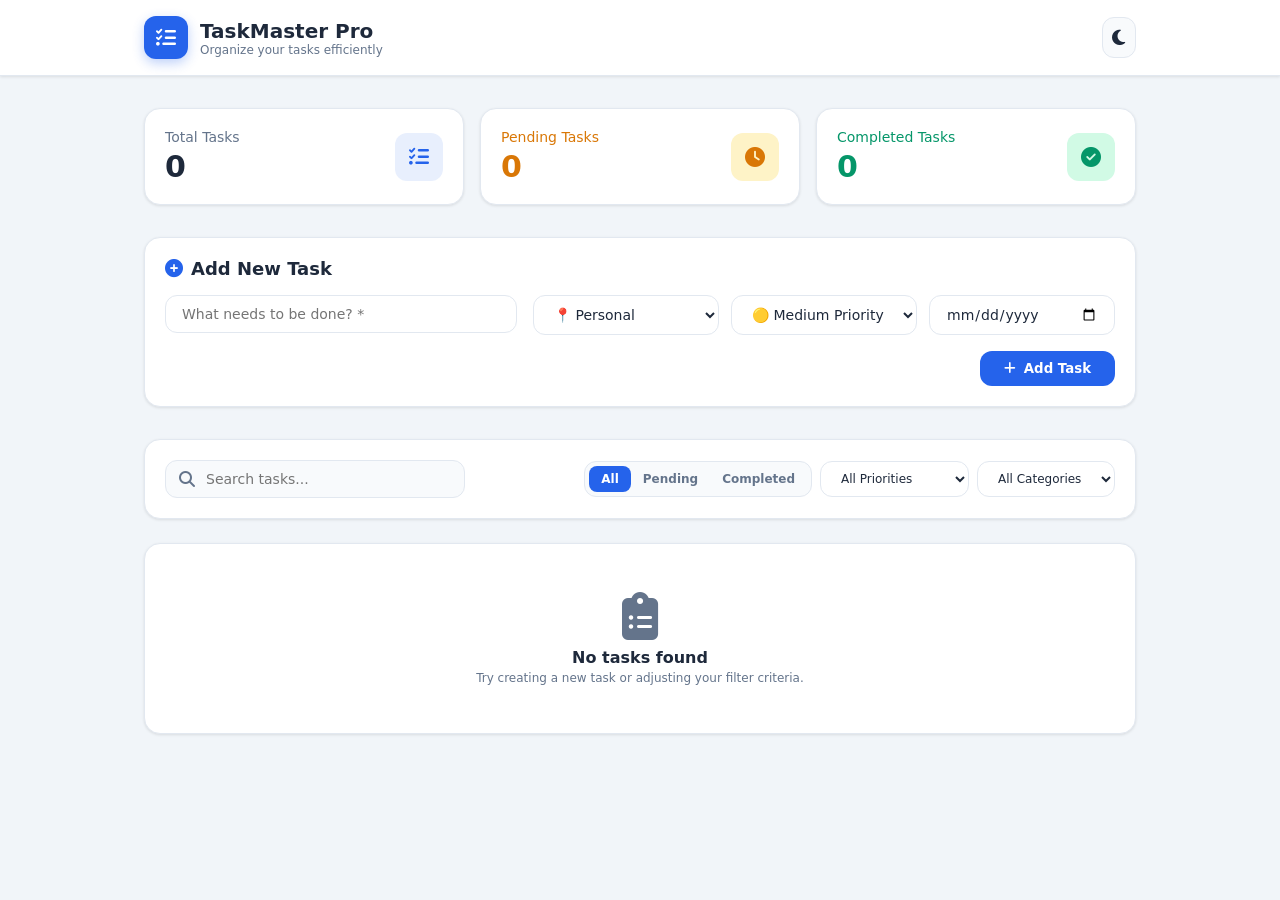
==== Task1/index.html @ 721c0f44 "moved file into task 1" ====
<!DOCTYPE html>
<html lang="en">
<head>
    <meta charset="UTF-8">
    <meta name="viewport" content="width=device-width, initial-scale=1.0">
    <title>TaskMaster Pro - Task Management Application</title>
    
    <!-- FontAwesome Icons -->
    <link rel="stylesheet" href="https://cdnjs.cloudflare.com/ajax/libs/font-awesome/6.4.0/css/all.min.css">
    
    <!-- External CSS -->
    <link rel="stylesheet" href="style.css">
</head>
<body>

    <!-- Header Navbar -->
    <header class="header">
        <div class="header-container">
            <div class="brand-box">
                <div class="brand-icon">
                    <i class="fa-solid fa-list-check"></i>
                </div>
                <div>
                    <h1 class="brand-title">TaskMaster Pro</h1>
                    <p class="brand-subtitle">Organize your tasks efficiently</p>
                </div>
            </div>
            
            <!-- Dark Mode Toggle Button -->
            <button id="theme-toggle" class="theme-toggle-btn">
                <i id="theme-icon" class="fa-solid fa-moon"></i>
            </button>
        </div>
    </header>

    <main class="main-container">
        
        <!-- Stats Banner -->
        <div class="stats-grid">
            <div class="card stat-card">
                <div>
                    <p class="stat-title">Total Tasks</p>
                    <h2 id="total-count" class="stat-value">0</h2>
                </div>
                <div class="stat-icon-box bg-blue">
                    <i class="fa-solid fa-tasks"></i>
                </div>
            </div>

            <div class="card stat-card">
                <div>
                    <p class="stat-title text-amber">Pending Tasks</p>
                    <h2 id="pending-count" class="stat-value text-amber">0</h2>
                </div>
                <div class="stat-icon-box bg-amber text-amber">
                    <i class="fa-solid fa-clock"></i>
                </div>
            </div>

            <div class="card stat-card">
                <div>
                    <p class="stat-title text-emerald">Completed Tasks</p>
                    <h2 id="completed-count" class="stat-value text-emerald">0</h2>
                </div>
                <div class="stat-icon-box bg-emerald text-emerald">
                    <i class="fa-solid fa-check-circle"></i>
                </div>
            </div>
        </div>

        <!-- Add Task Form Card -->
        <div class="card form-card">
            <h2 class="form-title">
                <i class="fa-solid fa-plus-circle form-title-icon"></i>
                Add New Task
            </h2>
            <form id="task-form" class="task-form-container">
                <div class="form-row">
                    <div class="flex-1">
                        <input type="text" id="task-title" placeholder="What needs to be done? *" class="input-control">
                        <p id="validation-error" class="validation-err hidden">Task title is required!</p>
                    </div>

                    <div class="select-group">
                        <select id="task-category" class="input-control">
                            <option value="Personal">📍 Personal</option>
                            <option value="Work">💼 Work</option>
                            <option value="Shopping">🛒 Shopping</option>
                            <option value="Health">❤️ Health</option>
                            <option value="Other">🏷️ Other</option>
                        </select>

                        <select id="task-priority" class="input-control">
                            <option value="Low">🟢 Low Priority</option>
                            <option value="Medium" selected>🟡 Medium Priority</option>
                            <option value="High">🔴 High Priority</option>
                        </select>

                        <input type="date" id="task-duedate" class="input-control">
                    </div>
                </div>

                <div class="btn-wrapper">
                    <button type="submit" class="btn-primary">
                        <i class="fa-solid fa-plus"></i> Add Task
                    </button>
                </div>
            </form>
        </div>

        <!-- Search & Filter Controls -->
        <div class="card toolbar-card">
            <div class="search-box">
                <i class="fa-solid fa-magnifying-glass search-icon"></i>
                <input type="text" id="search-input" placeholder="Search tasks..." class="input-control search-input">
            </div>

            <div class="filter-controls">
                <div class="tab-group">
                    <button data-filter="all" class="filter-tab active-tab">All</button>
                    <button data-filter="pending" class="filter-tab">Pending</button>
                    <button data-filter="completed" class="filter-tab">Completed</button>
                </div>

                <select id="filter-priority" class="input-control filter-select">
                    <option value="all">All Priorities</option>
                    <option value="High">High Priority</option>
                    <option value="Medium">Medium Priority</option>
                    <option value="Low">Low Priority</option>
                </select>

                <select id="filter-category" class="input-control filter-select">
                    <option value="all">All Categories</option>
                    <option value="Personal">Personal</option>
                    <option value="Work">Work</option>
                    <option value="Shopping">Shopping</option>
                    <option value="Health">Health</option>
                    <option value="Other">Other</option>
                </select>
            </div>
        </div>

        <!-- Task List Output -->
        <ul id="task-list" class="task-ul"></ul>

        <!-- Empty State Message -->
        <div id="empty-state" class="card empty-state-card hidden">
            <i class="fa-solid fa-clipboard-list empty-state-icon"></i>
            <h3 class="empty-state-title">No tasks found</h3>
            <p class="empty-state-desc">Try creating a new task or adjusting your filter criteria.</p>
        </div>
    </main>

    <!-- Modal for Editing Task -->
    <div id="edit-modal" class="modal-overlay hidden">
        <div class="card modal-card">
            <div class="modal-header">
                <h3 class="modal-title">
                    <i class="fa-solid fa-pen-to-square form-title-icon"></i> Edit Task
                </h3>
                <button id="close-modal" class="modal-close">
                    <i class="fa-solid fa-xmark"></i>
                </button>
            </div>
            
            <form id="edit-form" class="task-form-container">
                <input type="hidden" id="edit-id">
                <div>
                    <label class="modal-label">Task Title</label>
                    <input type="text" id="edit-title" class="input-control">
                    <p id="edit-validation-error" class="validation-err hidden">Task title cannot be empty!</p>
                </div>

                <div class="select-group">
                    <div>
                        <label class="modal-label">Category</label>
                        <select id="edit-category" class="input-control">
                            <option value="Personal">Personal</option>
                            <option value="Work">Work</option>
                            <option value="Shopping">Shopping</option>
                            <option value="Health">Health</option>
                            <option value="Other">Other</option>
                        </select>
                    </div>

                    <div>
                        <label class="modal-label">Priority</label>
                        <select id="edit-priority" class="input-control">
                            <option value="Low">Low</option>
                            <option value="Medium">Medium</option>
                            <option value="High">High</option>
                        </select>
                    </div>

                    <div>
                        <label class="modal-label">Due Date</label>
                        <input type="date" id="edit-duedate" class="input-control">
                    </div>
                </div>

                <div class="modal-footer">
                    <button type="button" id="cancel-edit" class="btn-primary btn-cancel">Cancel</button>
                    <button type="submit" class="btn-primary">Save Changes</button>
                </div>
            </form>
        </div>
    </div>

    <!-- External JavaScript -->
    <script src="script.js"></script>
</body>
</html>
---- Task1/style.css ----
/* ==========================================
   1. CSS VARIABLES & THEMES
   ========================================== */
   :root {
    --bg-body: #f1f5f9;
    --bg-card: #ffffff;
    --bg-input: #ffffff;
    --bg-subtle: #f8fafc;
    --border-color: #e2e8f0;
    
    --text-main: #1e293b;
    --text-muted: #64748b;
    
    --primary: #2563eb;
    --primary-hover: #1d4ed8;
    --amber-color: #d97706;
    --amber-bg: #fef3c7;
    --emerald-color: #059669;
    --emerald-bg: #d1fae5;
    --red-color: #dc2626;
    --red-bg: #fee2e2;
    
    --card-shadow: 0 1px 3px 0 rgba(0, 0, 0, 0.1);
}

body.dark {
    --bg-body: #0f172a;
    --bg-card: #1e293b;
    --bg-input: #334155;
    --bg-subtle: rgba(51, 65, 85, 0.5);
    --border-color: #334155;
    
    --text-main: #f8fafc;
    --text-muted: #94a3b8;
    
    --primary: #3b82f6;
    --primary-hover: #2563eb;
    --amber-color: #fbbf24;
    --amber-bg: rgba(217, 119, 6, 0.2);
    --emerald-color: #34d399;
    --emerald-bg: rgba(5, 150, 105, 0.2);
    --red-color: #f87171;
    --red-bg: rgba(220, 38, 38, 0.2);
    
    --card-shadow: 0 4px 6px -1px rgba(0, 0, 0, 0.3);
}

/* ==========================================
   2. BASE & RESET STYLES
   ========================================== */
* {
    margin: 0;
    padding: 0;
    box-sizing: border-box;
    font-family: system-ui, -apple-system, sans-serif;
    transition: background-color 0.2s, border-color 0.2s;
}

body {
    background-color: var(--bg-body);
    color: var(--text-main);
    min-height: 100vh;
}

.main-container {
    max-width: 1024px;
    margin: 0 auto;
    padding: 2rem 1rem;
}

.card {
    background-color: var(--bg-card);
    border-radius: 16px;
    padding: 1.25rem;
    border: 1px solid var(--border-color);
    box-shadow: var(--card-shadow);
}

/* ==========================================
   3. HEADER & NAVBAR
   ========================================== */
.header {
    background-color: var(--bg-card);
    border-bottom: 1px solid var(--border-color);
    position: sticky;
    top: 0;
    z-index: 10;
    box-shadow: var(--card-shadow);
}

.header-container {
    max-width: 1024px;
    margin: 0 auto;
    padding: 1rem;
    display: flex;
    justify-content: space-between;
    align-items: center;
}

.brand-box {
    display: flex;
    align-items: center;
    gap: 0.75rem;
}

.brand-icon {
    background-color: var(--primary);
    color: white;
    padding: 0.6rem 0.75rem;
    border-radius: 12px;
    font-size: 1.25rem;
    box-shadow: 0 4px 12px rgba(37, 99, 235, 0.3);
}

.brand-title {
    font-size: 1.25rem;
    font-weight: 700;
}

.brand-subtitle {
    font-size: 0.75rem;
    color: var(--text-muted);
}

.theme-toggle-btn {
    padding: 0.6rem;
    border-radius: 12px;
    background-color: var(--bg-subtle);
    color: var(--text-main);
    border: 1px solid var(--border-color);
    cursor: pointer;
    font-size: 1.1rem;
}

/* ==========================================
   4. STATS SECTION
   ========================================== */
.stats-grid {
    display: grid;
    grid-template-columns: 1fr;
    gap: 1rem;
    margin-bottom: 2rem;
}

.stat-card {
    display: flex;
    justify-content: space-between;
    align-items: center;
}

.stat-title {
    font-size: 0.875rem;
    font-weight: 500;
    color: var(--text-muted);
}

.stat-value {
    font-size: 1.875rem;
    font-weight: 700;
    margin-top: 0.25rem;
}

.stat-icon-box {
    width: 48px;
    height: 48px;
    border-radius: 12px;
    display: flex;
    align-items: center;
    justify-content: center;
    font-size: 1.25rem;
}

/* ==========================================
   5. TASK FORM SECTION
   ========================================== */
.form-card { 
    margin-bottom: 2rem; 
}

.form-title {
    font-size: 1.125rem;
    font-weight: 700;
    margin-bottom: 1rem;
    display: flex;
    align-items: center;
    gap: 0.5rem;
}

.form-title-icon {
    color: var(--primary);
}

.task-form-container {
    display: flex;
    flex-direction: column;
    gap: 1rem;
}

.form-row {
    display: flex;
    flex-direction: column;
    gap: 1rem;
}

.flex-1 { 
    flex: 1; 
}

.select-group {
    display: grid;
    grid-template-columns: 1fr;
    gap: 0.75rem;
}

.input-control {
    width: 100%;
    padding: 0.625rem 1rem;
    border-radius: 12px;
    border: 1px solid var(--border-color);
    background-color: var(--bg-input);
    color: var(--text-main);
    outline: none;
    font-size: 0.875rem;
}

.input-control:focus {
    border-color: var(--primary);
}

.btn-wrapper {
    display: flex;
    justify-content: flex-end;
}

.btn-primary {
    padding: 0.625rem 1.5rem;
    background-color: var(--primary);
    color: white;
    font-weight: 600;
    border-radius: 12px;
    border: none;
    cursor: pointer;
    display: flex;
    align-items: center;
    justify-content: center;
    gap: 0.5rem;
}

.btn-primary:hover { 
    background-color: var(--primary-hover); 
}

/* ==========================================
   6. TOOLBAR & FILTERS
   ========================================== */
.toolbar-card {
    margin-bottom: 1.5rem;
    display: flex;
    flex-direction: column;
    gap: 1rem;
    justify-content: space-between;
    align-items: center;
}

.search-box {
    position: relative;
    width: 100%;
}

.search-icon {
    position: absolute;
    left: 0.875rem;
    top: 50%;
    transform: translateY(-50%);
    color: var(--text-muted);
}

.search-input {
    padding-left: 2.5rem;
    background-color: var(--bg-subtle);
}

.filter-controls {
    display: flex;
    flex-wrap: wrap;
    gap: 0.5rem;
    width: 100%;
    justify-content: space-between;
}

.filter-select {
    width: auto;
    padding-top: 0.375rem;
    padding-bottom: 0.375rem;
    font-size: 0.75rem;
}

.tab-group {
    display: inline-flex;
    padding: 0.25rem;
    background-color: var(--bg-subtle);
    border-radius: 12px;
    border: 1px solid var(--border-color);
}

.filter-tab {
    padding: 0.375rem 0.75rem;
    font-size: 0.75rem;
    font-weight: 600;
    border-radius: 8px;
    border: none;
    background: none;
    color: var(--text-muted);
    cursor: pointer;
}

.filter-tab.active-tab {
    background-color: var(--primary);
    color: white;
}

/* ==========================================
   7. TASK LIST ITEMS
   ========================================== */
.task-ul {
    list-style: none;
    display: flex;
    flex-direction: column;
    gap: 0.75rem;
}

.task-item {
    display: flex;
    flex-direction: column;
    gap: 0.75rem;
    justify-content: space-between;
}

.task-item.completed {
    opacity: 0.6;
    background-color: var(--bg-subtle);
}

.task-left {
    display: flex;
    align-items: flex-start;
    gap: 0.75rem;
    flex: 1;
    min-width: 0;
}

.checkbox {
    width: 1.25rem;
    height: 1.25rem;
    margin-top: 0.125rem;
    accent-color: var(--primary);
    cursor: pointer;
}

.task-content { 
    flex: 1; 
    min-width: 0; 
}

.task-text {
    font-size: 0.875rem;
    font-weight: 500;
    white-space: nowrap;
    overflow: hidden;
    text-overflow: ellipsis;
}

.task-text.strike {
    text-decoration: line-through;
    color: var(--text-muted);
}

.task-meta {
    display: flex;
    flex-wrap: wrap;
    align-items: center;
    gap: 0.5rem;
    margin-top: 0.375rem;
    font-size: 0.75rem;
    color: var(--text-muted);
}

.task-overdue {
    color: var(--red-color);
    font-weight: 600;
}

.badge-cat {
    background-color: var(--bg-subtle);
    padding: 0.125rem 0.5rem;
    border-radius: 6px;
    font-weight: 500;
}

.badge-prio {
    padding: 0.125rem 0.625rem;
    border-radius: 9999px;
    font-weight: 600;
}

.prio-high { background-color: var(--red-bg); color: var(--red-color); }
.prio-medium { background-color: var(--amber-bg); color: var(--amber-color); }
.prio-low { background-color: var(--emerald-bg); color: var(--emerald-color); }

.task-actions {
    display: flex;
    align-items: center;
    gap: 0.5rem;
    align-self: flex-end;
}

.action-btn {
    background: none;
    border: none;
    color: var(--text-muted);
    padding: 0.5rem;
    cursor: pointer;
    font-size: 0.875rem;
}

.action-btn:hover { color: var(--primary); }
.action-btn-del:hover { color: var(--red-color); }

/* ==========================================
   8. EMPTY STATE & MODAL
   ========================================== */
.empty-state-card {
    text-align: center;
    padding: 3rem 1rem;
}

.empty-state-icon {
    font-size: 3rem;
    color: var(--text-muted);
    margin-bottom: 0.5rem;
}

.empty-state-title {
    font-size: 1rem;
    font-weight: 600;
}

.empty-state-desc {
    font-size: 0.75rem;
    color: var(--text-muted);
    margin-top: 0.25rem;
}

.modal-overlay {
    position: fixed;
    inset: 0;
    background-color: rgba(15, 23, 42, 0.6);
    backdrop-filter: blur(4px);
    display: flex;
    align-items: center;
    justify-content: center;
    padding: 1rem;
    z-index: 50;
}

.modal-card {
    width: 100%;
    max-width: 500px;
}

.modal-header {
    display: flex;
    justify-content: space-between;
    align-items: center;
    margin-bottom: 1rem;
}

.modal-title {
    font-size: 1.125rem;
    font-weight: 700;
    display: flex;
    align-items: center;
    gap: 0.5rem;
}

.modal-close {
    background: none;
    border: none;
    color: var(--text-muted);
    font-size: 1.25rem;
    cursor: pointer;
}

.modal-label {
    display: block;
    font-size: 0.75rem;
    font-weight: 600;
    margin-bottom: 0.25rem;
    color: var(--text-muted);
}

.modal-footer {
    display: flex;
    justify-content: flex-end;
    gap: 0.5rem;
    margin-top: 0.5rem;
}

.btn-cancel {
    background-color: var(--bg-subtle);
    color: var(--text-main);
    border: 1px solid var(--border-color);
}

.validation-err {
    color: var(--red-color);
    font-size: 0.75rem;
    margin-top: 0.375rem;
}

/* ==========================================
   9. UTILITY CLASSES
   ========================================== */
.hidden { display: none !important; }
.text-amber { color: var(--amber-color); }
.text-emerald { color: var(--emerald-color); }
.bg-amber { background-color: var(--amber-bg); }
.bg-emerald { background-color: var(--emerald-bg); }
.bg-blue { background-color: rgba(37, 99, 235, 0.1); color: var(--primary); }

/* ==========================================
   10. ALL RESPONSIVE MEDIA QUERIES (TOGETHER)
   ========================================== */

/* Small Screens (Smartphones / 640px and up) */
@media (min-width: 640px) {
    .select-group {
        grid-template-columns: repeat(3, 1fr);
    }

    .task-item {
        flex-direction: row;
        align-items: center;
    }

    .task-actions {
        align-self: center;
    }
}

/* Medium Screens (Tablets / 768px and up) */
@media (min-width: 768px) {
    .stats-grid {
        grid-template-columns: repeat(3, 1fr);
    }

    .form-row {
        flex-direction: row;
    }

    .toolbar-card {
        flex-direction: row;
    }

    .search-box {
        width: 300px;
    }

    .filter-controls {
        width: auto;
        justify-content: flex-end;
    }
}
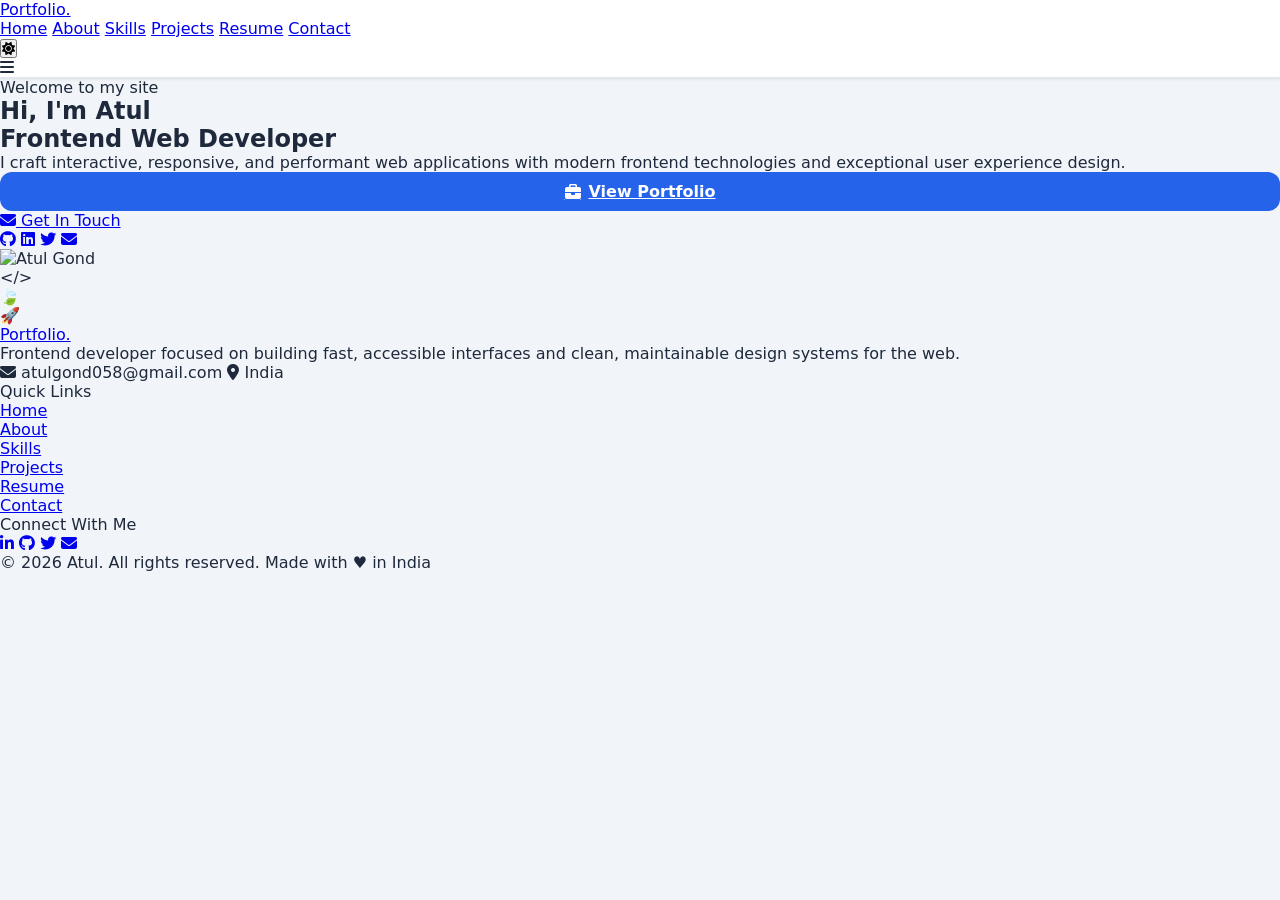
==== commit b2cca43f: "Rename index.html to Task1/index.html" ====
--- a/Task1/index.html
+++ b/Task1/index.html
@@ -3,210 +3,116 @@
 <head>
     <meta charset="UTF-8">
     <meta name="viewport" content="width=device-width, initial-scale=1.0">
-    <title>TaskMaster Pro - Task Management Application</title>
-    
-    <!-- FontAwesome Icons -->
+    <title>Personal Portfolio</title>
+    <link rel="stylesheet" href="style.css">
     <link rel="stylesheet" href="https://cdnjs.cloudflare.com/ajax/libs/font-awesome/6.4.0/css/all.min.css">
-    
-    <!-- External CSS -->
-    <link rel="stylesheet" href="style.css">
 </head>
 <body>
+    <!-- Navigation Header -->
+    <header class="header">
+      <div class="nav-container">
+        <a href="index.html" class="logo"><span>Port</span>folio.</a>
+        
+        <nav class="navbar">
+            <a href="index.html" class="nav-link">Home</a>
+            <a href="about.html" class="nav-link">About</a>
+            <a href="skills.html" class="nav-link">Skills</a>
+            <a href="projects.html" class="nav-link">Projects</a>
+            <a href="resume.html" class="nav-link">Resume</a>
+            <a href="contact.html" class="nav-link">Contact</a>
+        </nav>
 
-    <!-- Header Navbar -->
-    <header class="header">
-        <div class="header-container">
-            <div class="brand-box">
-                <div class="brand-icon">
-                    <i class="fa-solid fa-list-check"></i>
-                </div>
-                <div>
-                    <h1 class="brand-title">TaskMaster Pro</h1>
-                    <p class="brand-subtitle">Organize your tasks efficiently</p>
-                </div>
-            </div>
-            
-            <!-- Dark Mode Toggle Button -->
-            <button id="theme-toggle" class="theme-toggle-btn">
-                <i id="theme-icon" class="fa-solid fa-moon"></i>
-            </button>
+        <div class="header-actions">
+          <button class="theme-toggle" id="theme-toggle" aria-label="Toggle theme">
+              <i class="fas fa-sun"></i>
+          </button>
+          <div class="menu-toggle" id="mobile-menu">
+              <i class="fas fa-bars"></i>
+          </div>
         </div>
+      </div>
     </header>
 
-    <main class="main-container">
-        
-        <!-- Stats Banner -->
-        <div class="stats-grid">
-            <div class="card stat-card">
-                <div>
-                    <p class="stat-title">Total Tasks</p>
-                    <h2 id="total-count" class="stat-value">0</h2>
+    <!-- Main Content -->
+    <main>
+        <section class="hero">
+            <div class="hero-content">
+                <span class="badge">Welcome to my site</span>
+                <h1>Hi, I'm <span class="highlight">Atul</span></h1>
+                <h2>Frontend Web Developer</h2>
+                <p>I craft interactive, responsive, and performant web applications with modern frontend technologies and exceptional user experience design.</p>
+                
+                <div class="cta-buttons">
+                    <a href="projects.html" class="btn btn-primary"><i class="fas fa-briefcase"></i> View Portfolio</a>
+                    <a href="contact.html" class="btn btn-outline"><i class="fas fa-envelope"></i> Get In Touch</a>
                 </div>
-                <div class="stat-icon-box bg-blue">
-                    <i class="fa-solid fa-tasks"></i>
+
+                <div class="hero-links">
+                    <a href="https://github.com/Atulgond058" aria-label="GitHub"><i class="fab fa-github"></i></a>
+                    <a href="https://www.linkedin.com/in/atul-g-31a744411/" aria-label="LinkedIn"><i class="fab fa-linkedin"></i></a>
+                    <a href="#" aria-label="Twitter"><i class="fab fa-twitter"></i></a>
+                    <a href="mailto:atulgond058@gmail.com" aria-label="Email" ><i class="fas fa-envelope"></i></a>
                 </div>
             </div>
 
-            <div class="card stat-card">
-                <div>
-                    <p class="stat-title text-amber">Pending Tasks</p>
-                    <h2 id="pending-count" class="stat-value text-amber">0</h2>
+            <div class="hero__photo-wrap reveal">
+                <div class="hero__ring">
+                    <div class="hero__avatar">
+                        <img src="100008374.jpeg" alt="Atul Gond">
+                    </div>
                 </div>
-                <div class="stat-icon-box bg-amber text-amber">
-                    <i class="fa-solid fa-clock"></i>
-                </div>
+            
+                <div class="hero__badge hero__badge--code">&lt;/&gt;</div>
+                <div class="hero__badge hero__badge--leaf">🍃</div>
+                <div class="hero__badge hero__badge--rocket">🚀</div>
             </div>
-
-            <div class="card stat-card">
-                <div>
-                    <p class="stat-title text-emerald">Completed Tasks</p>
-                    <h2 id="completed-count" class="stat-value text-emerald">0</h2>
-                </div>
-                <div class="stat-icon-box bg-emerald text-emerald">
-                    <i class="fa-solid fa-check-circle"></i>
-                </div>
-            </div>
+        </section>
+    </main>
+<!-- Footer -->
+<footer>
+    <div class="container">
+      <div class="footer-grid">
+        <div class="footer-brand">
+          <div class="footer-brand__head">
+            <a href="index.html" class="logo"><span>Port</span>folio.</a>
+          </div>
+          <p>Frontend developer focused on building fast, accessible interfaces and clean, maintainable design systems for the web.</p>
+          <div class="footer-contact">
+            <span><i class="fas fa-envelope"></i> atulgond058@gmail.com</span>
+            <span><i class="fas fa-map-marker-alt"></i> India</span>
+          </div>
         </div>
 
-        <!-- Add Task Form Card -->
-        <div class="card form-card">
-            <h2 class="form-title">
-                <i class="fa-solid fa-plus-circle form-title-icon"></i>
-                Add New Task
-            </h2>
-            <form id="task-form" class="task-form-container">
-                <div class="form-row">
-                    <div class="flex-1">
-                        <input type="text" id="task-title" placeholder="What needs to be done? *" class="input-control">
-                        <p id="validation-error" class="validation-err hidden">Task title is required!</p>
-                    </div>
-
-                    <div class="select-group">
-                        <select id="task-category" class="input-control">
-                            <option value="Personal">📍 Personal</option>
-                            <option value="Work">💼 Work</option>
-                            <option value="Shopping">🛒 Shopping</option>
-                            <option value="Health">❤️ Health</option>
-                            <option value="Other">🏷️ Other</option>
-                        </select>
-
-                        <select id="task-priority" class="input-control">
-                            <option value="Low">🟢 Low Priority</option>
-                            <option value="Medium" selected>🟡 Medium Priority</option>
-                            <option value="High">🔴 High Priority</option>
-                        </select>
-
-                        <input type="date" id="task-duedate" class="input-control">
-                    </div>
-                </div>
-
-                <div class="btn-wrapper">
-                    <button type="submit" class="btn-primary">
-                        <i class="fa-solid fa-plus"></i> Add Task
-                    </button>
-                </div>
-            </form>
+        <div>
+          <div class="footer-heading">Quick Links</div>
+          <ul class="footer-links">
+            <li><a href="index.html">Home</a></li>
+            <li><a href="about.html">About</a></li>
+            <li><a href="skills.html">Skills</a></li>
+            <li><a href="projects.html">Projects</a></li>
+            <li><a href="resume.html">Resume</a></li>
+            <li><a href="contact.html">Contact</a></li>
+          </ul>
         </div>
 
-        <!-- Search & Filter Controls -->
-        <div class="card toolbar-card">
-            <div class="search-box">
-                <i class="fa-solid fa-magnifying-glass search-icon"></i>
-                <input type="text" id="search-input" placeholder="Search tasks..." class="input-control search-input">
-            </div>
+        <div class>
+          <div class="footer-heading">Connect With Me</div>
+          <div class="footer-social">
+            <a href="https://www.linkedin.com/in/atul-g-31a744411/" target="_blank" rel="noopener" aria-label="LinkedIn" title="LinkedIn"><i class="fab fa-linkedin-in"></i></a>
+            <a href="https://github.com/Atulgond058" target="_blank" rel="noopener" aria-label="GitHub" title="GitHub"><i class="fab fa-github"></i></a>
+            <a href="#" target="_blank" rel="noopener" aria-label="Twitter" title="Twitter"><i class="fab fa-twitter"></i></a>
+            <a href="mailto:atulgond058@gmail.com" aria-label="Email" title="Email"><i class="fas fa-envelope"></i></a>
+          </div>
+        </div>
+      </div>
 
-            <div class="filter-controls">
-                <div class="tab-group">
-                    <button data-filter="all" class="filter-tab active-tab">All</button>
-                    <button data-filter="pending" class="filter-tab">Pending</button>
-                    <button data-filter="completed" class="filter-tab">Completed</button>
-                </div>
-
-                <select id="filter-priority" class="input-control filter-select">
-                    <option value="all">All Priorities</option>
-                    <option value="High">High Priority</option>
-                    <option value="Medium">Medium Priority</option>
-                    <option value="Low">Low Priority</option>
-                </select>
-
-                <select id="filter-category" class="input-control filter-select">
-                    <option value="all">All Categories</option>
-                    <option value="Personal">Personal</option>
-                    <option value="Work">Work</option>
-                    <option value="Shopping">Shopping</option>
-                    <option value="Health">Health</option>
-                    <option value="Other">Other</option>
-                </select>
-            </div>
-        </div>
-
-        <!-- Task List Output -->
-        <ul id="task-list" class="task-ul"></ul>
-
-        <!-- Empty State Message -->
-        <div id="empty-state" class="card empty-state-card hidden">
-            <i class="fa-solid fa-clipboard-list empty-state-icon"></i>
-            <h3 class="empty-state-title">No tasks found</h3>
-            <p class="empty-state-desc">Try creating a new task or adjusting your filter criteria.</p>
-        </div>
-    </main>
-
-    <!-- Modal for Editing Task -->
-    <div id="edit-modal" class="modal-overlay hidden">
-        <div class="card modal-card">
-            <div class="modal-header">
-                <h3 class="modal-title">
-                    <i class="fa-solid fa-pen-to-square form-title-icon"></i> Edit Task
-                </h3>
-                <button id="close-modal" class="modal-close">
-                    <i class="fa-solid fa-xmark"></i>
-                </button>
-            </div>
-            
-            <form id="edit-form" class="task-form-container">
-                <input type="hidden" id="edit-id">
-                <div>
-                    <label class="modal-label">Task Title</label>
-                    <input type="text" id="edit-title" class="input-control">
-                    <p id="edit-validation-error" class="validation-err hidden">Task title cannot be empty!</p>
-                </div>
-
-                <div class="select-group">
-                    <div>
-                        <label class="modal-label">Category</label>
-                        <select id="edit-category" class="input-control">
-                            <option value="Personal">Personal</option>
-                            <option value="Work">Work</option>
-                            <option value="Shopping">Shopping</option>
-                            <option value="Health">Health</option>
-                            <option value="Other">Other</option>
-                        </select>
-                    </div>
-
-                    <div>
-                        <label class="modal-label">Priority</label>
-                        <select id="edit-priority" class="input-control">
-                            <option value="Low">Low</option>
-                            <option value="Medium">Medium</option>
-                            <option value="High">High</option>
-                        </select>
-                    </div>
-
-                    <div>
-                        <label class="modal-label">Due Date</label>
-                        <input type="date" id="edit-duedate" class="input-control">
-                    </div>
-                </div>
-
-                <div class="modal-footer">
-                    <button type="button" id="cancel-edit" class="btn-primary btn-cancel">Cancel</button>
-                    <button type="submit" class="btn-primary">Save Changes</button>
-                </div>
-            </form>
-        </div>
+      <div class="footer-bottom">
+        <span>© 2026 Atul. All rights reserved.</span>
+        <span>Made with <span class="heart">♥</span> in India</span>
+      </div>
     </div>
-
-    <!-- External JavaScript -->
+</footer>
+      
     <script src="script.js"></script>
 </body>
-</html>+</html>
